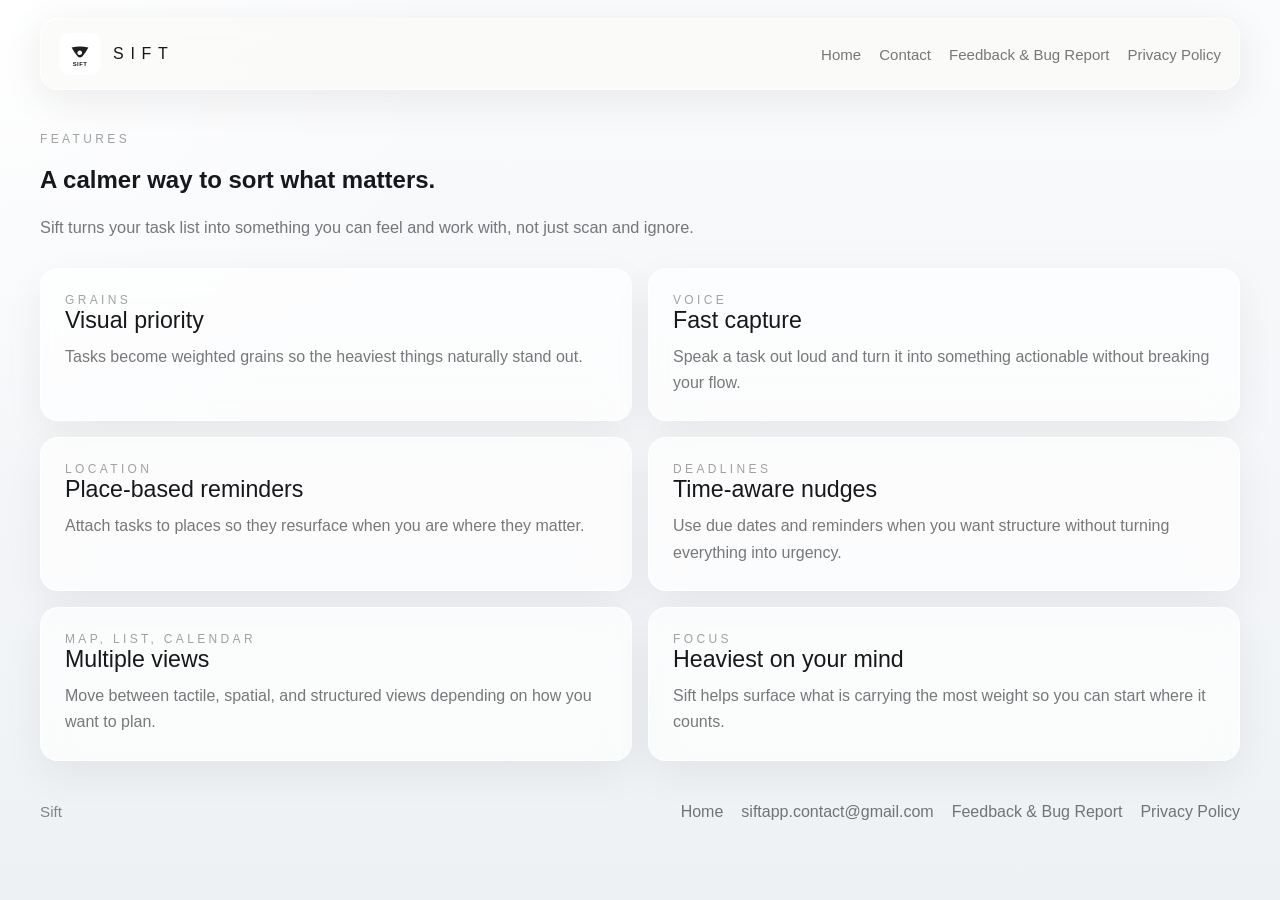
==== features.html @ 41a0ae5c "Build Sift website" ====
<!DOCTYPE html>
<html lang="en">
  <head>
    <meta charset="UTF-8" />
    <meta name="viewport" content="width=device-width, initial-scale=1.0" />
    <title>Sift Features</title>
    <meta
      name="description"
      content="Features of the Sift app."
    />
    <link rel="stylesheet" href="./styles.css" />
  </head>
  <body class="features-body">
    <div class="page-shell">
      <header class="topbar">
        <a class="brand" href="./index.html" aria-label="Sift home">
          <img src="./logo.svg" alt="Sift logo" />
          <span>SIFT</span>
        </a>
        <nav class="topnav" aria-label="Primary">
          <a href="./index.html">Home</a>
          <a href="mailto:siftapp.contact@gmail.com">Contact</a>
          <a href="https://forms.gle/6xeoEbFbAkrQSUSq5" target="_blank" rel="noreferrer">Feedback &amp; Bug Report</a>
          <a href="./privacy.html">Privacy Policy</a>
        </nav>
      </header>

      <main class="features-layout">
        <section class="features-hero">
          <p class="eyebrow">FEATURES</p>
          <h1>A calmer way to sort what matters.</h1>
          <p class="hero-text">
            Sift turns your task list into something you can feel and work with, not just scan and ignore.
          </p>
        </section>

        <section class="feature-grid">
          <article class="feature-panel">
            <p class="section-label">GRAINS</p>
            <h2>Visual priority</h2>
            <p>Tasks become weighted grains so the heaviest things naturally stand out.</p>
          </article>
          <article class="feature-panel">
            <p class="section-label">VOICE</p>
            <h2>Fast capture</h2>
            <p>Speak a task out loud and turn it into something actionable without breaking your flow.</p>
          </article>
          <article class="feature-panel">
            <p class="section-label">LOCATION</p>
            <h2>Place-based reminders</h2>
            <p>Attach tasks to places so they resurface when you are where they matter.</p>
          </article>
          <article class="feature-panel">
            <p class="section-label">DEADLINES</p>
            <h2>Time-aware nudges</h2>
            <p>Use due dates and reminders when you want structure without turning everything into urgency.</p>
          </article>
          <article class="feature-panel">
            <p class="section-label">MAP, LIST, CALENDAR</p>
            <h2>Multiple views</h2>
            <p>Move between tactile, spatial, and structured views depending on how you want to plan.</p>
          </article>
          <article class="feature-panel">
            <p class="section-label">FOCUS</p>
            <h2>Heaviest on your mind</h2>
            <p>Sift helps surface what is carrying the most weight so you can start where it counts.</p>
          </article>
        </section>
      </main>

      <footer class="site-footer">
        <p>Sift</p>
        <div class="footer-links">
          <a href="./index.html">Home</a>
          <a href="mailto:siftapp.contact@gmail.com">siftapp.contact@gmail.com</a>
          <a href="https://forms.gle/6xeoEbFbAkrQSUSq5" target="_blank" rel="noreferrer">Feedback &amp; Bug Report</a>
          <a href="./privacy.html">Privacy Policy</a>
        </div>
      </footer>
    </div>
  </body>
</html>
---- styles.css ----
:root {
  color-scheme: light;
  --bg: #f3f5f7;
  --surface: rgba(255, 255, 255, 0.7);
  --surface-strong: rgba(255, 255, 255, 0.92);
  --ink: #17181c;
  --muted: rgba(23, 24, 28, 0.58);
  --hairline: rgba(23, 24, 28, 0.1);
  --shadow: 0 24px 80px rgba(17, 18, 23, 0.12);
}

* {
  box-sizing: border-box;
}

html {
  scroll-behavior: smooth;
}

body {
  margin: 0;
  min-width: 320px;
  font-family: "Avenir Next", "Helvetica Neue", Helvetica, Arial, sans-serif;
  color: var(--ink);
  background:
    radial-gradient(circle at top left, rgba(255, 255, 255, 0.96), transparent 30%),
    linear-gradient(180deg, #fafbfd 0%, #eef1f4 100%);
}

a {
  color: inherit;
  text-decoration-color: rgba(23, 24, 28, 0.3);
  text-underline-offset: 0.18em;
}

img {
  display: block;
  max-width: 100%;
}

.page-shell {
  min-height: 100vh;
  padding: 18px;
}

.topbar,
.site-footer,
.hero,
.info-band,
.policy-layout {
  width: min(1200px, calc(100vw - 36px));
  margin: 0 auto;
}

.topbar {
  position: sticky;
  top: 18px;
  z-index: 20;
  display: flex;
  align-items: center;
  justify-content: space-between;
  gap: 20px;
  padding: 14px 18px;
  background: rgba(250, 250, 247, 0.75);
  backdrop-filter: blur(18px);
  border: 1px solid rgba(255, 255, 255, 0.7);
  border-radius: 18px;
  box-shadow: 0 10px 40px rgba(18, 21, 28, 0.08);
}

.brand {
  display: inline-flex;
  align-items: center;
  gap: 12px;
  text-decoration: none;
}

.brand img {
  width: 42px;
  height: 42px;
  border-radius: 10px;
}

.brand span {
  font-size: 1rem;
  font-weight: 500;
  letter-spacing: 0.42em;
}

.topnav {
  display: flex;
  flex-wrap: wrap;
  justify-content: flex-end;
  gap: 18px;
  font-size: 0.94rem;
}

.topnav a,
.footer-links a {
  text-decoration: none;
  color: var(--muted);
}

.topnav a:hover,
.footer-links a:hover,
.info-block a:hover {
  color: var(--ink);
}

.hero {
  display: grid;
  grid-template-columns: minmax(0, 1.1fr) minmax(320px, 0.9fr);
  align-items: stretch;
  gap: 24px;
  min-height: calc(100vh - 150px);
  padding: 24px 0 14px;
}

.hero-copy {
  display: flex;
  flex-direction: column;
  justify-content: center;
  gap: 18px;
  padding: 32px 6px 24px 6px;
}

.eyebrow,
.section-label,
.overlay-label,
.policy-meta {
  margin: 0;
  font-size: 0.75rem;
  font-weight: 500;
  letter-spacing: 0.28em;
  color: rgba(23, 24, 28, 0.4);
}

.hero-copy h1,
.policy-header h1 {
  margin: 0;
  font-size: clamp(2.8rem, 5vw, 4.9rem);
  font-weight: 300;
  line-height: 1.02;
}

.hero-text,
.policy-header p,
.policy-card p,
.policy-card li,
.info-block p {
  margin: 0;
  font-size: 1.02rem;
  line-height: 1.7;
  color: var(--muted);
}

.hero-stage {
  display: flex;
  align-items: stretch;
  min-height: 680px;
}

.canvas-wrap {
  position: relative;
  width: 100%;
  min-height: 680px;
  border-radius: 28px;
  overflow: hidden;
  border: 1px solid rgba(255, 255, 255, 0.78);
  box-shadow: var(--shadow);
  background:
    linear-gradient(180deg, rgba(255, 255, 255, 0.78), rgba(255, 255, 255, 0.3)),
    linear-gradient(180deg, rgba(224, 230, 238, 0.48), rgba(235, 239, 244, 0.24));
}

#sift-canvas {
  display: block;
  width: 100%;
  height: 100%;
  min-height: 680px;
}

.canvas-fallback {
  position: absolute;
  inset: auto 24px 24px 24px;
  margin: 0;
  padding: 12px 14px;
  border-radius: 14px;
  background: rgba(255, 255, 255, 0.52);
  color: rgba(23, 24, 28, 0.45);
  font-size: 0.9rem;
  backdrop-filter: blur(12px);
  pointer-events: none;
}

.support-band,
.policy-card {
  background: var(--surface);
  backdrop-filter: blur(18px);
  border: 1px solid rgba(255, 255, 255, 0.8);
  border-radius: 18px;
  box-shadow: 0 14px 40px rgba(17, 18, 23, 0.06);
}

.support-band {
  display: flex;
  align-items: center;
  justify-content: space-between;
  gap: 18px;
  padding: 18px 20px;
  margin: 18px auto 6px;
}

.support-links {
  display: flex;
  flex-wrap: wrap;
  gap: 12px 18px;
  justify-content: flex-end;
}

.support-links a {
  color: var(--muted);
  text-decoration: none;
}

.features-layout {
  width: min(1200px, calc(100vw - 36px));
  margin: 0 auto;
  padding: 34px 0 20px;
}

.features-hero {
  max-width: 760px;
  padding: 8px 0 26px;
}

.feature-grid {
  display: grid;
  grid-template-columns: repeat(2, minmax(0, 1fr));
  gap: 16px;
}

.feature-panel {
  padding: 24px;
  background: var(--surface);
  backdrop-filter: blur(18px);
  border: 1px solid rgba(255, 255, 255, 0.8);
  border-radius: 18px;
  box-shadow: 0 14px 40px rgba(17, 18, 23, 0.06);
}

.feature-panel h2 {
  margin: 0 0 10px;
  font-size: 1.45rem;
  font-weight: 400;
}

.feature-panel p:last-child {
  margin: 0;
  font-size: 1rem;
  line-height: 1.65;
  color: var(--muted);
}

.site-footer {
  display: flex;
  justify-content: space-between;
  gap: 20px;
  align-items: center;
  padding: 22px 0 10px;
}

.site-footer p {
  margin: 0;
  font-size: 0.95rem;
  color: rgba(23, 24, 28, 0.5);
}

.footer-links {
  display: flex;
  flex-wrap: wrap;
  gap: 18px;
}

.policy-body .topbar {
  position: relative;
}

.policy-layout {
  display: grid;
  grid-template-columns: minmax(0, 320px) minmax(0, 1fr);
  gap: 24px;
  padding: 32px 0 20px;
}

.policy-header {
  position: sticky;
  top: 110px;
  align-self: start;
  padding: 8px 0;
}

.policy-card {
  padding: 30px;
}

.policy-card h2 {
  margin: 0 0 12px;
  font-size: 1.2rem;
  font-weight: 500;
}

.policy-card p + h2,
.policy-card ul + h2 {
  margin-top: 30px;
}

.policy-card ul {
  margin: 0;
  padding-left: 1.15rem;
}

.policy-card li + li {
  margin-top: 10px;
}

@media (max-width: 980px) {
  .hero {
    grid-template-columns: 1fr;
    min-height: auto;
  }

  .hero-stage {
    order: 1;
    min-height: 560px;
  }

  .hero-copy {
    order: 2;
    padding-top: 8px;
    padding-bottom: 10px;
  }

  .info-band,
  .policy-layout {
    grid-template-columns: 1fr;
  }

  .support-band {
    flex-direction: column;
    align-items: flex-start;
  }

  .feature-grid {
    grid-template-columns: 1fr;
  }

  .support-links {
    justify-content: flex-start;
  }

  .policy-header {
    position: static;
  }
}

@media (max-width: 720px) {
  .page-shell {
    padding: 12px;
  }

  .topbar,
  .site-footer,
  .hero,
  .support-band,
  .policy-layout,
  .features-layout {
    width: min(1200px, calc(100vw - 24px));
  }

  .topbar,
  .site-footer {
    flex-direction: column;
    align-items: flex-start;
  }

  .brand span {
    letter-spacing: 0.32em;
  }

  .topnav {
    justify-content: flex-start;
    gap: 12px 16px;
    font-size: 0.92rem;
  }

  .canvas-wrap,
  #sift-canvas,
  .hero-stage {
    min-height: 430px;
  }

  .hero-copy h1,
  .policy-header h1 {
    font-size: clamp(2.3rem, 12vw, 3.6rem);
  }

  .hero-text {
    font-size: 0.98rem;
  }

  .support-band {
    padding: 16px 18px;
  }

  .support-links {
    flex-direction: column;
    align-items: flex-start;
    gap: 10px;
  }

  .feature-panel {
    padding: 20px;
  }

  .policy-card {
    padding: 22px;
  }
}
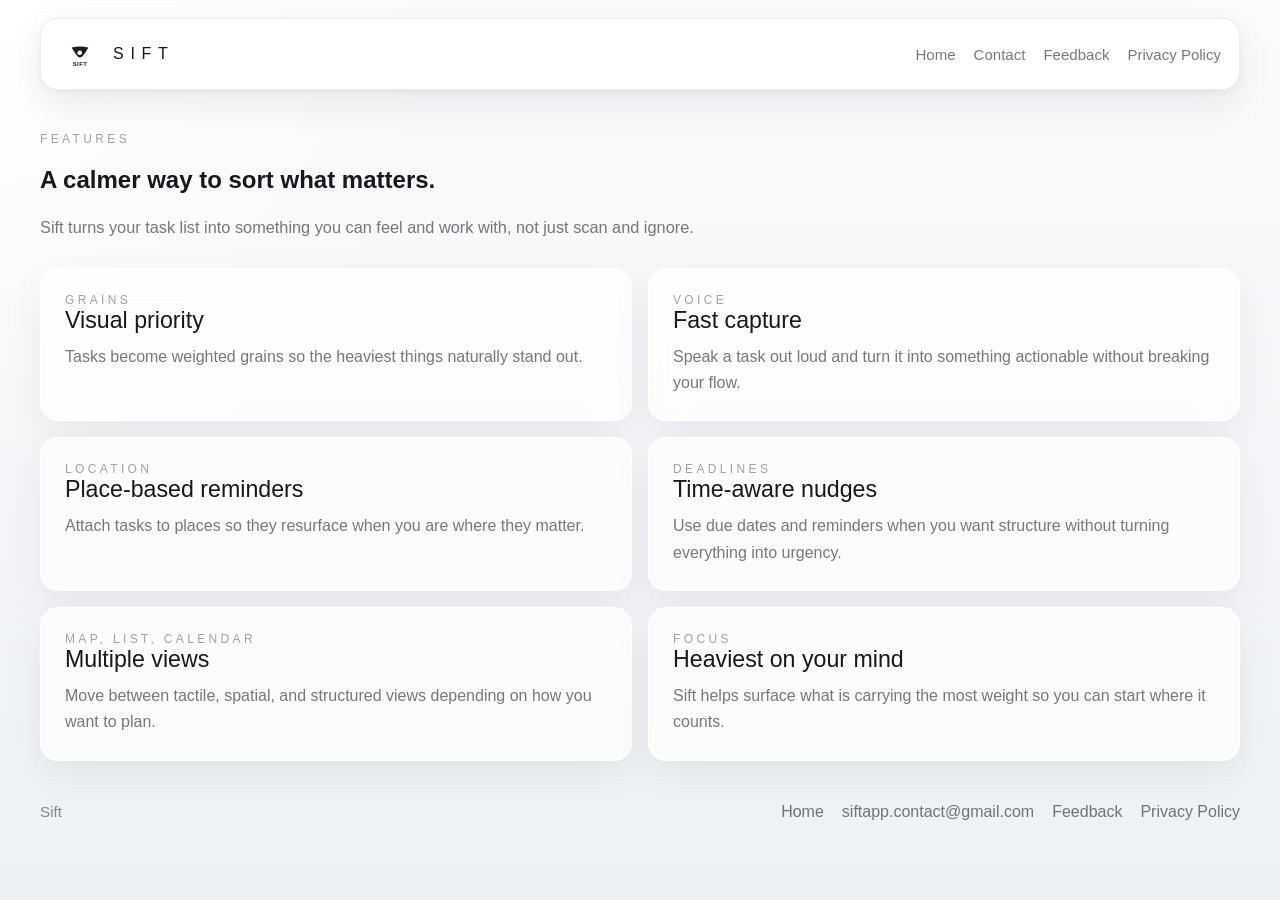
==== commit 236992e8: "Refine Sift website interactions and layout" ====
--- a/features.html
+++ b/features.html
@@ -20,7 +20,7 @@
         <nav class="topnav" aria-label="Primary">
           <a href="./index.html">Home</a>
           <a href="mailto:siftapp.contact@gmail.com">Contact</a>
-          <a href="https://forms.gle/6xeoEbFbAkrQSUSq5" target="_blank" rel="noreferrer">Feedback &amp; Bug Report</a>
+          <a href="https://forms.gle/6xeoEbFbAkrQSUSq5" target="_blank" rel="noreferrer">Feedback</a>
           <a href="./privacy.html">Privacy Policy</a>
         </nav>
       </header>
@@ -73,7 +73,7 @@
         <div class="footer-links">
           <a href="./index.html">Home</a>
           <a href="mailto:siftapp.contact@gmail.com">siftapp.contact@gmail.com</a>
-          <a href="https://forms.gle/6xeoEbFbAkrQSUSq5" target="_blank" rel="noreferrer">Feedback &amp; Bug Report</a>
+          <a href="https://forms.gle/6xeoEbFbAkrQSUSq5" target="_blank" rel="noreferrer">Feedback</a>
           <a href="./privacy.html">Privacy Policy</a>
         </div>
       </footer>
--- a/styles.css
+++ b/styles.css
@@ -61,11 +61,13 @@
   justify-content: space-between;
   gap: 20px;
   padding: 14px 18px;
-  background: rgba(250, 250, 247, 0.75);
-  backdrop-filter: blur(18px);
-  border: 1px solid rgba(255, 255, 255, 0.7);
+  background: rgba(255, 255, 255, 0.94);
+  backdrop-filter: blur(22px) saturate(1.05);
+  border: 1px solid rgba(23, 24, 28, 0.08);
   border-radius: 18px;
-  box-shadow: 0 10px 40px rgba(18, 21, 28, 0.08);
+  box-shadow:
+    0 14px 34px rgba(18, 21, 28, 0.08),
+    0 2px 10px rgba(18, 21, 28, 0.05);
 }
 
 .brand {
@@ -178,6 +180,7 @@
   width: 100%;
   height: 100%;
   min-height: 680px;
+  touch-action: none;
 }
 
 .canvas-fallback {
@@ -193,6 +196,55 @@
   pointer-events: none;
 }
 
+.canvas-controls {
+  position: absolute;
+  left: 24px;
+  right: 24px;
+  bottom: 24px;
+  z-index: 2;
+  display: flex;
+  align-items: center;
+  justify-content: space-between;
+  gap: 14px;
+  padding: 0;
+  pointer-events: none;
+}
+
+.grain-button {
+  appearance: none;
+  border: 1px solid rgba(23, 24, 28, 0.08);
+  border-radius: 999px;
+  background: rgba(255, 255, 255, 0.92);
+  color: rgba(23, 24, 28, 0.82);
+  padding: 11px 16px;
+  font: inherit;
+  font-size: 0.94rem;
+  line-height: 1;
+  cursor: pointer;
+  box-shadow: 0 10px 30px rgba(18, 21, 28, 0.08);
+  pointer-events: auto;
+}
+
+.grain-button:hover {
+  background: rgba(255, 255, 255, 0.98);
+}
+
+.grain-button:disabled {
+  cursor: default;
+  opacity: 0.45;
+  box-shadow: none;
+}
+
+.grain-count {
+  margin: 0;
+  padding: 8px 12px;
+  border-radius: 999px;
+  background: rgba(255, 255, 255, 0.78);
+  backdrop-filter: blur(12px);
+  color: rgba(23, 24, 28, 0.48);
+  font-size: 0.92rem;
+}
+
 .support-band,
 .policy-card {
   background: var(--surface);
@@ -202,6 +254,57 @@
   box-shadow: 0 14px 40px rgba(17, 18, 23, 0.06);
 }
 
+.home-features {
+  display: grid;
+  grid-template-columns: minmax(0, 0.9fr) minmax(0, 1.1fr);
+  gap: 18px;
+  padding: 18px 0 6px;
+}
+
+.home-features-intro,
+.home-feature-item {
+  background: var(--surface);
+  backdrop-filter: blur(18px);
+  border: 1px solid rgba(255, 255, 255, 0.8);
+  border-radius: 18px;
+  box-shadow: 0 14px 40px rgba(17, 18, 23, 0.06);
+}
+
+.home-features-intro {
+  padding: 24px;
+}
+
+.home-features-intro h2 {
+  margin: 8px 0 12px;
+  font-size: clamp(2rem, 3vw, 2.6rem);
+  font-weight: 350;
+  line-height: 1.05;
+}
+
+.home-features-intro p:last-child,
+.home-feature-item p:last-child {
+  margin: 0;
+  font-size: 1rem;
+  line-height: 1.65;
+  color: var(--muted);
+}
+
+.home-feature-grid {
+  display: grid;
+  grid-template-columns: repeat(2, minmax(0, 1fr));
+  gap: 16px;
+}
+
+.home-feature-item {
+  padding: 22px;
+}
+
+.home-feature-item h3 {
+  margin: 8px 0 10px;
+  font-size: 1.25rem;
+  font-weight: 400;
+}
+
 .support-band {
   display: flex;
   align-items: center;
@@ -351,7 +454,12 @@
     align-items: flex-start;
   }
 
+  .home-features,
   .feature-grid {
+    grid-template-columns: 1fr;
+  }
+
+  .home-feature-grid {
     grid-template-columns: 1fr;
   }
 
@@ -400,6 +508,14 @@
     min-height: 430px;
   }
 
+  .canvas-controls {
+    left: 18px;
+    right: 18px;
+    bottom: 18px;
+    align-items: flex-start;
+    flex-direction: column;
+  }
+
   .hero-copy h1,
   .policy-header h1 {
     font-size: clamp(2.3rem, 12vw, 3.6rem);
@@ -409,6 +525,8 @@
     font-size: 0.98rem;
   }
 
+  .home-features-intro,
+  .home-feature-item,
   .support-band {
     padding: 16px 18px;
   }
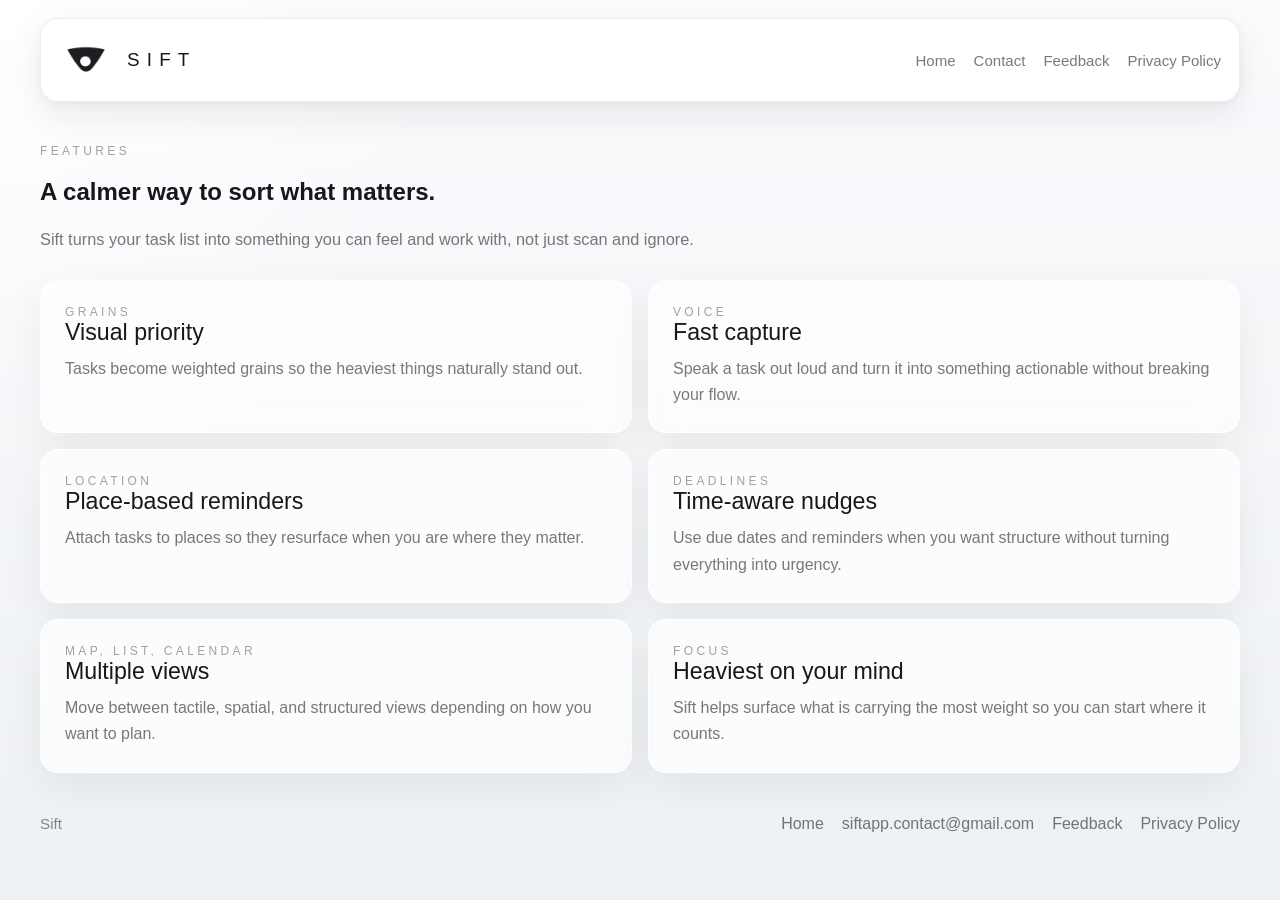
==== commit 0591f699: "Polish Sift website content and branding" ====
--- a/features.html
+++ b/features.html
@@ -14,7 +14,7 @@
     <div class="page-shell">
       <header class="topbar">
         <a class="brand" href="./index.html" aria-label="Sift home">
-          <img src="./logo.svg" alt="Sift logo" />
+          <img src="./logo-icon.png" alt="Sift logo" />
           <span>SIFT</span>
         </a>
         <nav class="topnav" aria-label="Primary">
--- a/styles.css
+++ b/styles.css
@@ -73,20 +73,20 @@
 .brand {
   display: inline-flex;
   align-items: center;
-  gap: 12px;
+  gap: 14px;
   text-decoration: none;
 }
 
 .brand img {
-  width: 42px;
-  height: 42px;
-  border-radius: 10px;
+  width: 54px;
+  height: 54px;
+  border-radius: 14px;
 }
 
 .brand span {
-  font-size: 1rem;
+  font-size: 1.18rem;
   font-weight: 500;
-  letter-spacing: 0.42em;
+  letter-spacing: 0.38em;
 }
 
 .topnav {
@@ -200,7 +200,7 @@
   position: absolute;
   left: 24px;
   right: 24px;
-  bottom: 24px;
+  top: 24px;
   z-index: 2;
   display: flex;
   align-items: center;
@@ -496,6 +496,15 @@
     letter-spacing: 0.32em;
   }
 
+  .brand img {
+    width: 62px;
+    height: 62px;
+  }
+
+  .brand span {
+    font-size: 1.28rem;
+  }
+
   .topnav {
     justify-content: flex-start;
     gap: 12px 16px;
@@ -511,9 +520,9 @@
   .canvas-controls {
     left: 18px;
     right: 18px;
-    bottom: 18px;
+    top: 18px;
     align-items: flex-start;
-    flex-direction: column;
+    flex-direction: row;
   }
 
   .hero-copy h1,
